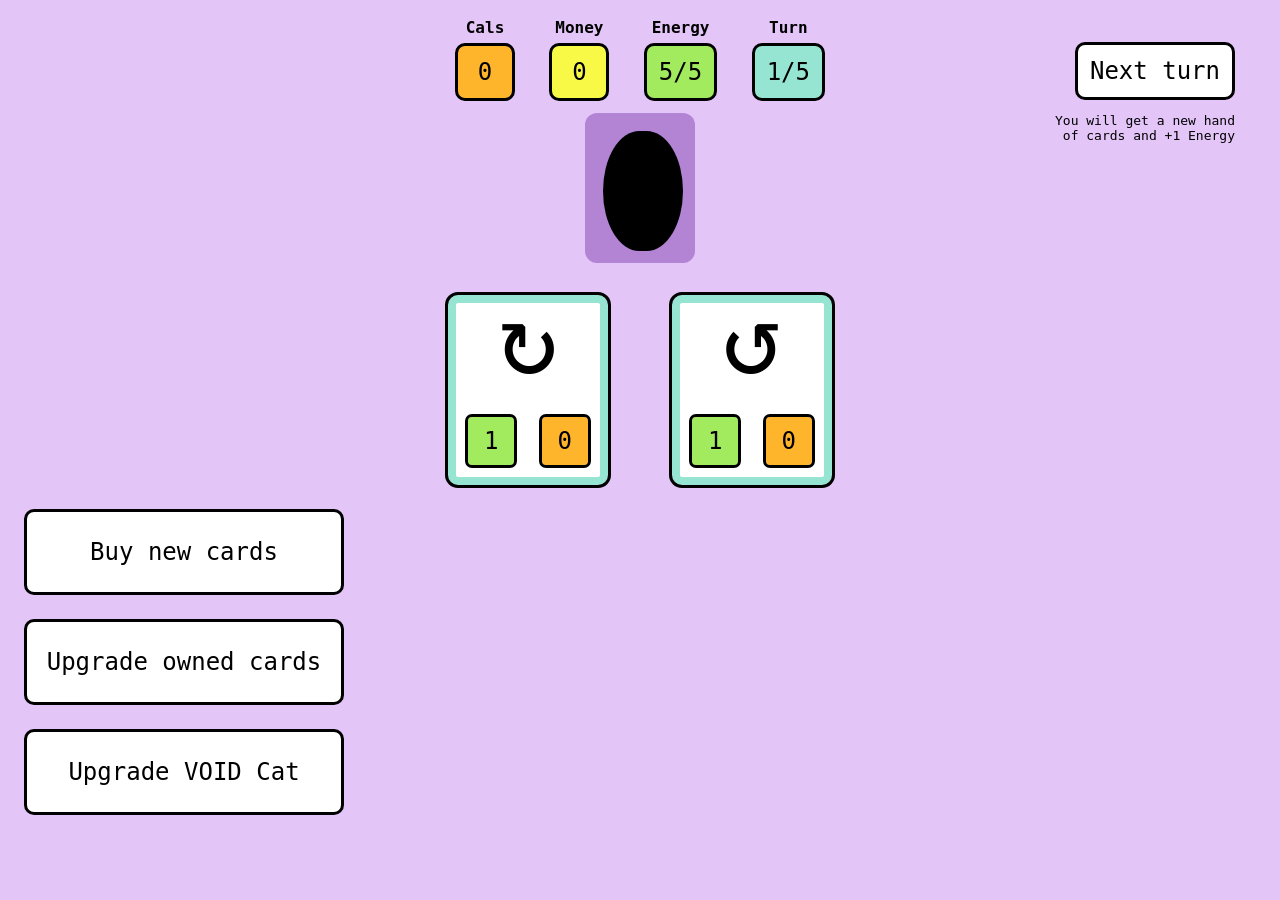
==== index.html @ 14f9c7d0 "Start work on rendering an intermission page" ====
<!DOCTYPE html>
<html lang="en">
  <head>
    <meta charset="UTF-8" />
    <meta
      name="viewport"
      content="width=device-width, initial-scale=1.0"
    />
    <link
      rel="icon"
      href="data:image/svg+xml,<svg xmlns=%22http://www.w3.org/2000/svg%22 viewBox=%220 0 100 100%22><text y=%22.9em%22 font-size=%2290%22>🐈‍⬛</text></svg>"
    />
    <link
      href="src/style.css"
      rel="stylesheet"
    />
    <title>V̸̜͊O̷͋ͅÏ̴̘D̶̈́͜ ̴̺͐Č̵̠a̵̺͊t̶̰̆</title>
  </head>
  <body>
    <main>
      <div id="meters">
        <div class="meter calories">
          <p>Cals</p>
          <div class="meter-number">0</div>
        </div>
        <div class="meter money">
          <p>Money</p>
          <div class="meter-number">0</div>
        </div>
        <div class="meter energy">
          <p>Energy</p>
          <div class="meter-number">
            <span class="numerator">5</span>/<span class="denominator">5</span>
          </div>
        </div>
        <div class="meter turn">
          <p>Turn</p>
          <div class="meter-number">
            <span class="numerator">1</span>/<span class="denominator">5</span>
          </div>
        </div>
      </div>
      <div id="next-holder">
        <button id="next">Next turn</button>
        <p>You will get a new hand of cards and +1 Energy</p>
      </div>
      <!-- GAME SCREEN! -->
      <section id="screen-game">
        <div id="grid">
          <div id="cat"></div>
        </div>

        <div id="card-and-rotator-holder">
          <button class="card arrow left">
            <div>↻</div>
            <div class="stats">
              <div>1</div>
              <div>0</div>
            </div>
          </button>
          <div id="card-holder"></div>
          <!-- <div id="discard"></div> -->
          <button class="card arrow right">
            <div>↺</div>
            <div class="stats">
              <div>1</div>
              <div>0</div>
            </div>
          </button>
        </div>
      </section>

      <!-- INTERMISSION SCREEN! -->
      <section id="screen-intermission">
        <div class="left-side-button-list">
          <button id="buy-cards">Buy new cards</button>
          <button id="upgrade-cards">Upgrade owned cards</button>
          <button id="upgrade-cat">Upgrade VOID Cat</button>
        </div>
        <!-- <div id="view-deck"></div> -->
        <div id="mini-screen"></div>
      </section>
    </main>
    <script
      type="module"
      src="/src/main.ts"
    ></script>
  </body>
</html>
---- src/style.css ----
:root {
  /* WIDTHS */
  --width-of-grid: 370px;
  --thick-border: var(--black) 3px solid;

  /* COLORS */
  --black: #000;
  --grey-dark: #727272;
  --grey: #b4b4b4;
  --white: #fff;
  --pink-hot: rgb(255, 136, 195);
  --pink: #ffddee;
  --purple-dark: #b384d4;
  --purple: #e3c5f8;
  --teal: #96e4d2;
  --green: #a2ea5e;
  --yellow: rgb(248, 248, 71);
  --orange: rgb(254, 180, 43);
  --red: rgb(249, 63, 63);
}

body {
  margin: 0;
  height: 100vh;
}

main {
  /* Height minus padding; could just hide overflow too */
  height: calc(100vh - 24px);
  font-family: monospace;
  margin: 0 auto;
  padding: 12px 0;
  /* width: 720px; */
  background: var(--purple);
}

button {
  background: var(--white);
  border: var(--thick-border);
  border-radius: 10px;
  cursor: pointer;
  font-family: monospace;
  font-size: 24px;
}

button:focus {
  outline: 5px solid var(--pink-hot);
}

button:disabled {
  cursor: not-allowed;
}

#top-bar {
  display: flex;
  justify-content: space-between;
  width: 100%;
}

#top-bar div:first-child {
  width: 33%;
}

/**********************
SCREENS
**********************/
#screen-game {
  display: flex;
  align-items: center;
  justify-content: center;
  flex-direction: column;
}

#screen-intermission {
  display: flex;
}

.left-side-button-list {
  width: 25%;
  margin-top: 24px;
  height: 100%;
}

.left-side-button-list button {
  padding: 12px;
  margin: 0 0 24px 24px;
  width: 100%;
  min-height: 86px;
}

/**********************
METERS
**********************/
#meters {
  display: flex;
  justify-content: space-between;
  width: var(--width-of-grid);
  margin: 0 auto 12px;
}

.meter {
  text-align: center;
  min-width: 60px;
  font-size: 16px;
  font-weight: 700;
}

.meter p {
  margin: 6px 0;
}

.meter-number {
  display: flex;
  justify-content: center;
  padding: 12px;
  border: var(--thick-border);
  border-radius: 10px;
  font-size: 24px;
  font-weight: 400;
}

.turn .meter-number {
  background: var(--teal);
}

.energy .meter-number {
  background: var(--green);
}

.money .meter-number {
  background: var(--yellow);
}

.calories .meter-number {
  background: var(--orange);
}

#next-holder {
  position: absolute;
  top: 0;
  right: 0;
  width: 200px;
  text-align: right;
  margin: 42px 45px;
}

#next-holder button {
  padding: 12px;
}

.warning {
  animation: warning-keyframes 2s infinite;
}

@keyframes warning-keyframes {
  0% {
    background: var(--white);
  }
  50% {
    background: var(--teal);
  }
}

/**********************
GRID
**********************/

#grid {
  display: grid;
  gap: 6px;
  padding: 18px 12px 12px 18px;
  border-radius: 12px;
  margin: 0 auto 32px;
  background: var(--purple-dark);
}

.tile {
  outline: 1.5px solid var(--black);
  /* aspect-ratio: 1 / 1;
  width: 50px;
  height: 50px; */
  display: flex;
  justify-content: center;
  align-items: center;
  border-radius: 5px;
}

.attack::after {
  content: '';
  background: var(--red);
  opacity: 50%;
  display: block;
  width: 100%;
  border-radius: 5px;
  aspect-ratio: 1/1;
  position: relative;
  /* If you want it to be above cat */
  z-index: 100;
  position: relative;
  transition: opacity 0.3s ease;
}

.attack.attacking::after {
  opacity: 1;
}

.floor {
  background: var(--teal);
}

.grass {
  background: var(--green);
}

.street {
  background: var(--grey);
}

.space {
  background: #000;
  background-image: radial-gradient(var(--white) 1px, transparent 1px),
    radial-gradient(var(--grey) 1px, transparent 1px),
    radial-gradient(var(--white) 1px, transparent 1px);
  background-size: 50px 50px, 80px 80px, 120px 120px;
  background-position: 0 0, 20px 20px, 40px 60px;
}

.coin {
  width: 30px;
  height: 30px;
  font-size: 16px;
  box-shadow: var(--orange) -2px 1px;
  background: var(--yellow);
  color: var(--red);
  border-radius: 100%;
  position: absolute;
  display: flex;
  justify-content: center;
  align-items: center;
  font-weight: 700;
}

/**********************
CAT
**********************/

#cat {
  position: relative;
  width: 200px;
  height: 300px;
  border-radius: 50% / 55%;
  background: var(--black);
  zoom: 40%;
  transition: left 0.5s, top 0.5s, transform 0.5s;
  z-index: 1000000;
}

.ear {
  position: absolute;
  width: 40px;
  height: 40px;
  background: var(--black);
  clip-path: polygon(50% 0%, 0% 100%, 100% 100%);
  top: -9px;
}

.ear.left {
  left: 10px;
  transform: rotate(-44deg);
}

.ear.right {
  right: 10px;
  transform: rotate(44deg);
}

.face {
  position: relative;
  top: -16px;
}

.eye {
  position: absolute;
  width: 30px;
  height: 16px;
  background: var(--green);
  border-radius: 50%;
  top: 45px;
}

.eye::after {
  content: '';
  position: absolute;
  width: 12px;
  height: 20px;
  background: black;
  border-radius: 50%;
  top: -2px;
  left: 9px;
}

.eye.left {
  left: 59px;
}

.eye.right {
  right: 59px;
}

.nose {
  position: absolute;
  background: var(--pink);
  width: 9px;
  height: 5px;
  top: 63px;
  left: 95px;
  border-radius: 5px;
}

.smile {
  position: absolute;
  width: 25px;
  height: 12px;
  border-bottom: 3px solid var(--pink-hot);
  border-radius: 0 0 60px 60px;
  top: 68px;
  left: 50%;
  transform: translateX(-50%);
}

.paw {
  position: absolute;
  width: 40px;
  height: 60px;
  background: black;
  border-radius: 50%;
  border: 3px solid var(--grey-dark);
}

.paw.front-left {
  top: 100px;
  left: 30px;
  transform: rotate(-30deg);
}

.paw.front-right {
  top: 100px;
  right: 20px;
  transform: rotate(21deg);
}

.paw.back-left {
  bottom: 20px;
  left: 40px;
  transform: rotate(-10deg);
}

.paw.back-right {
  bottom: 20px;
  right: 40px;
  transform: rotate(10deg);
}

.glowing {
  box-shadow: var(--pink-hot);
}
/**********************
CARD & ROTATE BUTTONS
**********************/
#card-holder {
  display: flex;
  gap: 32px;
}

#card-and-rotator-holder {
  display: flex;
  gap: 32px;
}

.card,
.arrow {
  align-items: center;
  background: var(--white);
  border-radius: 10px;
  border: 8px solid var(--teal);
  cursor: pointer;
  display: flex;
  font-size: 16px;
  flex-direction: column;
  height: 190px;
  justify-content: space-between;
  outline: var(--thick-border);
  padding: 12px;
  text-align: center;
  width: 160px;
}

.arrow {
  font-size: 100px;
  line-height: 50px;
}

.card:focus {
  outline-width: 10px;
}

/* IDK THESE */
.card.level2 {
  background: lightyellow;
}

.card.level3 {
  background: lightsalmon;
}

.stats {
  display: flex;
  width: 100%;
  gap: 12px;
  justify-content: space-between;
}

.stats div {
  background: var(--green);
  padding: 12px 16px;
  border-radius: 4px;
  outline: var(--thick-border);
  font-size: 24px;
  line-height: 24px;
}

.stats div:nth-child(2) {
  background: var(--orange);
}

/**********************
ROTATOR
**********************/
/* .arrow {
  font-size: 24px;
} */

/**********************
VIEW DECK
**********************/
#view-deck {
  display: flex;
  justify-content: space-around;
}
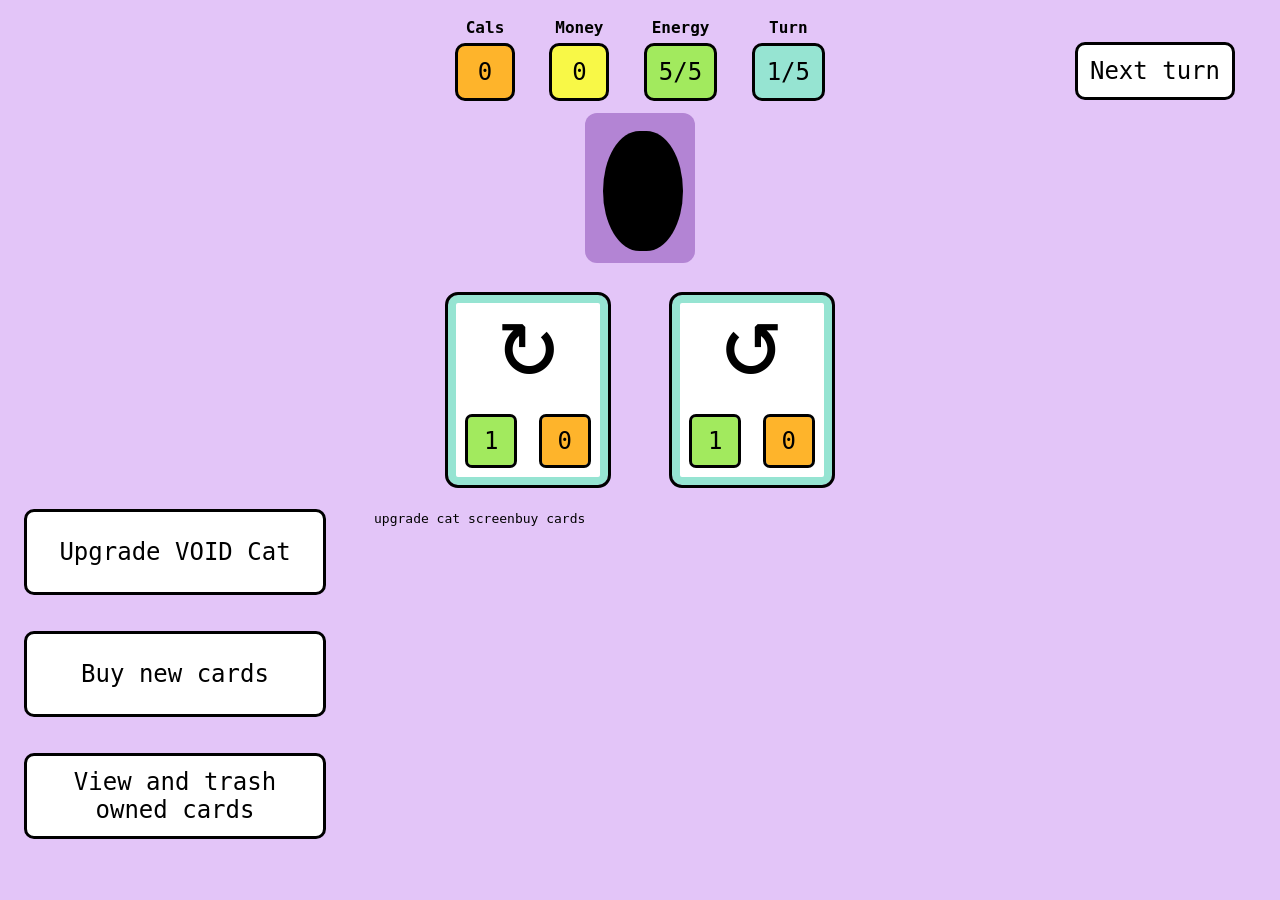
==== commit b6949d1a: "Intermission screen kinda going" ====
--- a/index.html
+++ b/index.html
@@ -42,7 +42,7 @@
       </div>
       <div id="next-holder">
         <button id="next">Next turn</button>
-        <p>You will get a new hand of cards and +1 Energy</p>
+        <!-- <p>You will get a new hand of cards and +1 Energy</p> -->
       </div>
       <!-- GAME SCREEN! -->
       <section id="screen-game">
@@ -73,12 +73,15 @@
       <!-- INTERMISSION SCREEN! -->
       <section id="screen-intermission">
         <div class="left-side-button-list">
+          <button id="upgrade-cat">Upgrade VOID Cat</button>
           <button id="buy-cards">Buy new cards</button>
-          <button id="upgrade-cards">Upgrade owned cards</button>
-          <button id="upgrade-cat">Upgrade VOID Cat</button>
+          <button id="view-cards">View and trash owned cards</button>
         </div>
-        <!-- <div id="view-deck"></div> -->
-        <div id="mini-screen"></div>
+        <div id="mini-screen">
+          <div id="upgrade-cat-screen">upgrade cat screen</div>
+          <div id="buy-cards-screen">buy cards</div>
+          <div id="view-cards-screen"><div id="view-all"></div></div>
+        </div>
       </section>
     </main>
     <script
--- a/src/style.css
+++ b/src/style.css
@@ -77,15 +77,34 @@
 
 .left-side-button-list {
   width: 25%;
-  margin-top: 24px;
+  padding: 24px;
   height: 100%;
 }
 
 .left-side-button-list button {
   padding: 12px;
-  margin: 0 0 24px 24px;
+  margin-bottom: 36px;
   width: 100%;
   min-height: 86px;
+}
+
+.left-side-button-list button.active {
+  background: var(--green);
+}
+
+#mini-screen {
+  width: 75%;
+  display: flex;
+  padding: 26px 0px 0px 24px;
+}
+
+/**********************
+MINI SCREENS 
+**********************/
+#view-all {
+  display: grid;
+  grid-template-columns: 1fr 1fr 1fr; /* 2 equal-width columns */
+  gap: 24px;
 }
 
 /**********************
@@ -176,9 +195,6 @@
 
 .tile {
   outline: 1.5px solid var(--black);
-  /* aspect-ratio: 1 / 1;
-  width: 50px;
-  height: 50px; */
   display: flex;
   justify-content: center;
   align-items: center;
@@ -432,18 +448,3 @@
 .stats div:nth-child(2) {
   background: var(--orange);
 }
-
-/**********************
-ROTATOR
-**********************/
-/* .arrow {
-  font-size: 24px;
-} */
-
-/**********************
-VIEW DECK
-**********************/
-#view-deck {
-  display: flex;
-  justify-content: space-around;
-}
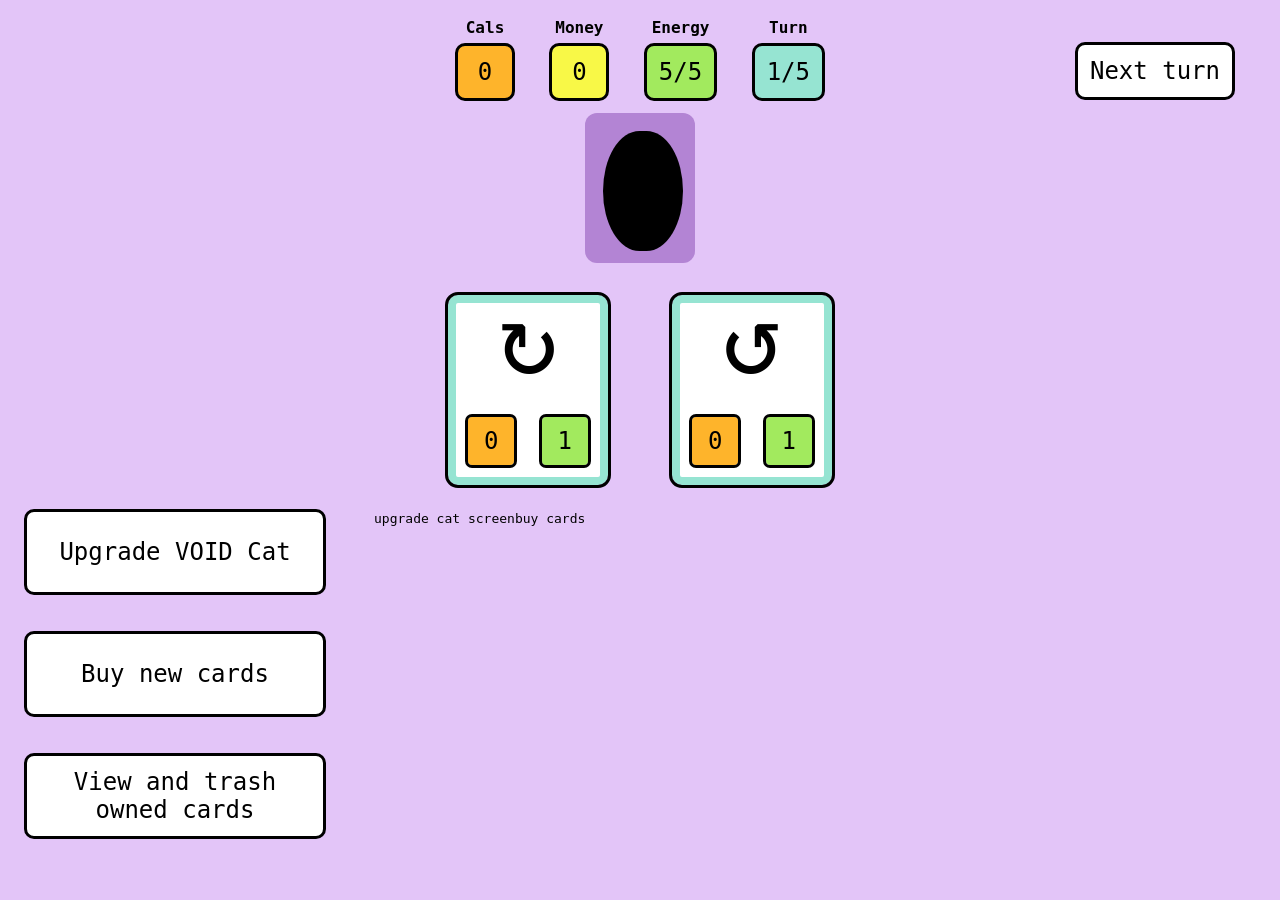
==== commit 39f0d54a: "Nap works I think. Change order of cals and energy on card." ====
--- a/index.html
+++ b/index.html
@@ -54,8 +54,8 @@
           <button class="card arrow left">
             <div>↻</div>
             <div class="stats">
+              <div>0</div>
               <div>1</div>
-              <div>0</div>
             </div>
           </button>
           <div id="card-holder"></div>
@@ -63,8 +63,8 @@
           <button class="card arrow right">
             <div>↺</div>
             <div class="stats">
+              <div>0</div>
               <div>1</div>
-              <div>0</div>
             </div>
           </button>
         </div>
--- a/src/style.css
+++ b/src/style.css
@@ -266,9 +266,18 @@
   height: 300px;
   border-radius: 50% / 55%;
   background: var(--black);
+  /* This is a little weird, but oh well */
   zoom: 40%;
-  transition: left 0.5s, top 0.5s, transform 0.5s;
+  transition: left 0.5s, top 0.5s, transform 0.5s, height 0.5s;
   z-index: 1000000;
+}
+
+#cat.longcat {
+  height: 475px;
+}
+
+#cat.nap {
+  height: 160px;
 }
 
 .ear {
@@ -283,11 +292,21 @@
 .ear.left {
   left: 10px;
   transform: rotate(-44deg);
+  transition: left 0.5s;
+}
+
+#cat.longcat .ear.left {
+  left: 21px;
 }
 
 .ear.right {
   right: 10px;
   transform: rotate(44deg);
+  transition: right 0.5s;
+}
+
+#cat.longcat .ear.right {
+  right: 21px;
 }
 
 .face {
@@ -437,7 +456,7 @@
 }
 
 .stats div {
-  background: var(--green);
+  background: var(--orange);
   padding: 12px 16px;
   border-radius: 4px;
   outline: var(--thick-border);
@@ -446,5 +465,5 @@
 }
 
 .stats div:nth-child(2) {
-  background: var(--orange);
-}
+  background: var(--green);
+}
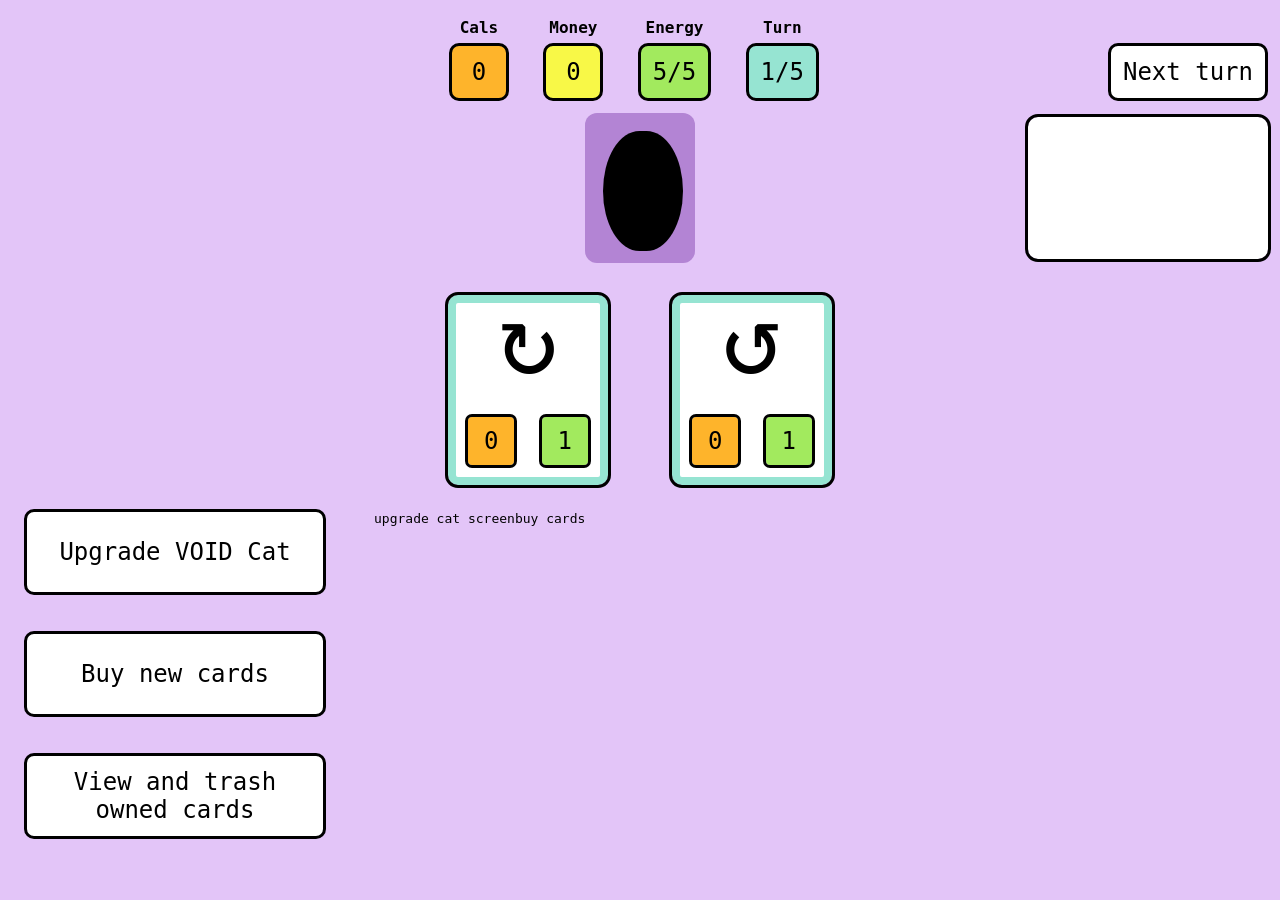
==== commit 2cb466a4: "Change style of html and fix up the script a bit more" ====
--- a/index.html
+++ b/index.html
@@ -18,36 +18,46 @@
   </head>
   <body>
     <main>
-      <div id="meters">
-        <div class="meter calories">
-          <p>Cals</p>
-          <div class="meter-number">0</div>
-        </div>
-        <div class="meter money">
-          <p>Money</p>
-          <div class="meter-number">0</div>
-        </div>
-        <div class="meter energy">
-          <p>Energy</p>
-          <div class="meter-number">
-            <span class="numerator">5</span>/<span class="denominator">5</span>
+      <!-- GAME SCREEN! -->
+      <section id="screen-game">
+        <div class="top">
+          <div class="placeholder"></div>
+          <div id="meters">
+            <div class="meter calories">
+              <p>Cals</p>
+              <div class="meter-number">0</div>
+            </div>
+            <div class="meter money">
+              <p>Money</p>
+              <div class="meter-number">0</div>
+            </div>
+            <div class="meter energy">
+              <p>Energy</p>
+              <div class="meter-number">
+                <span class="numerator">5</span>/<span class="denominator"
+                  >5</span
+                >
+              </div>
+            </div>
+            <div class="meter turn">
+              <p>Turn</p>
+              <div class="meter-number">
+                <span class="numerator">1</span>/<span class="denominator"
+                  >5</span
+                >
+              </div>
+            </div>
+          </div>
+          <div id="next-holder">
+            <button id="next">Next turn</button>
           </div>
         </div>
-        <div class="meter turn">
-          <p>Turn</p>
-          <div class="meter-number">
-            <span class="numerator">1</span>/<span class="denominator">5</span>
+        <div class="middle">
+          <div class="placeholder"></div>
+          <div id="grid">
+            <div id="cat"></div>
           </div>
-        </div>
-      </div>
-      <div id="next-holder">
-        <button id="next">Next turn</button>
-        <!-- <p>You will get a new hand of cards and +1 Energy</p> -->
-      </div>
-      <!-- GAME SCREEN! -->
-      <section id="screen-game">
-        <div id="grid">
-          <div id="cat"></div>
+          <div class="drama"></div>
         </div>
 
         <div id="card-and-rotator-holder">
@@ -59,7 +69,6 @@
             </div>
           </button>
           <div id="card-holder"></div>
-          <!-- <div id="discard"></div> -->
           <button class="card arrow right">
             <div>↺</div>
             <div class="stats">
--- a/src/style.css
+++ b/src/style.css
@@ -17,6 +17,10 @@
   --yellow: rgb(248, 248, 71);
   --orange: rgb(254, 180, 43);
   --red: rgb(249, 63, 63);
+
+  /* Z-INDICES */
+  --cat-z: 100000;
+  --atk-z: 100001;
 }
 
 body {
@@ -51,14 +55,33 @@
   cursor: not-allowed;
 }
 
-#top-bar {
-  display: flex;
+.top {
+  display: flex;
+  align-items: flex-end;
   justify-content: space-between;
   width: 100%;
 }
 
-#top-bar div:first-child {
-  width: 33%;
+.top .placeholder {
+  width: 160px;
+}
+
+.middle {
+  display: flex;
+  justify-content: space-between;
+  width: 100%;
+}
+
+.middle .placeholder,
+.drama {
+  width: 240px;
+  margin: 4px 12px 36px 0;
+}
+
+.drama {
+  outline: var(--thick-border);
+  border-radius: 10px;
+  background: var(--white);
 }
 
 /**********************
@@ -155,12 +178,8 @@
 }
 
 #next-holder {
-  position: absolute;
-  top: 0;
-  right: 0;
-  width: 200px;
   text-align: right;
-  margin: 42px 45px;
+  margin: 0px 12px 12px 0px;
 }
 
 #next-holder button {
@@ -177,6 +196,37 @@
   }
   50% {
     background: var(--teal);
+  }
+}
+
+.attention {
+  animation: attention-keyframes 0.6s ease;
+}
+
+@keyframes attention-keyframes {
+  0% {
+    transform: scale(1) rotate(0deg);
+    filter: brightness(100%);
+  }
+  20% {
+    transform: scale(1.2) rotate(-2deg);
+    filter: brightness(110%); /* lighten */
+  }
+  40% {
+    transform: scale(1.2) rotate(2deg);
+    filter: brightness(110%);
+  }
+  60% {
+    transform: scale(1.1) rotate(-1deg);
+    filter: brightness(105%);
+  }
+  80% {
+    transform: scale(1.05) rotate(1deg);
+    filter: brightness(102%);
+  }
+  100% {
+    transform: scale(1) rotate(0deg);
+    filter: brightness(100%);
   }
 }
 
@@ -211,7 +261,7 @@
   aspect-ratio: 1/1;
   position: relative;
   /* If you want it to be above cat */
-  z-index: 100;
+  z-index: var(--atk-z);
   position: relative;
   transition: opacity 0.3s ease;
 }
@@ -269,7 +319,7 @@
   /* This is a little weird, but oh well */
   zoom: 40%;
   transition: left 0.5s, top 0.5s, transform 0.5s, height 0.5s;
-  z-index: 1000000;
+  z-index: var(--cat-z);
 }
 
 #cat.longcat {
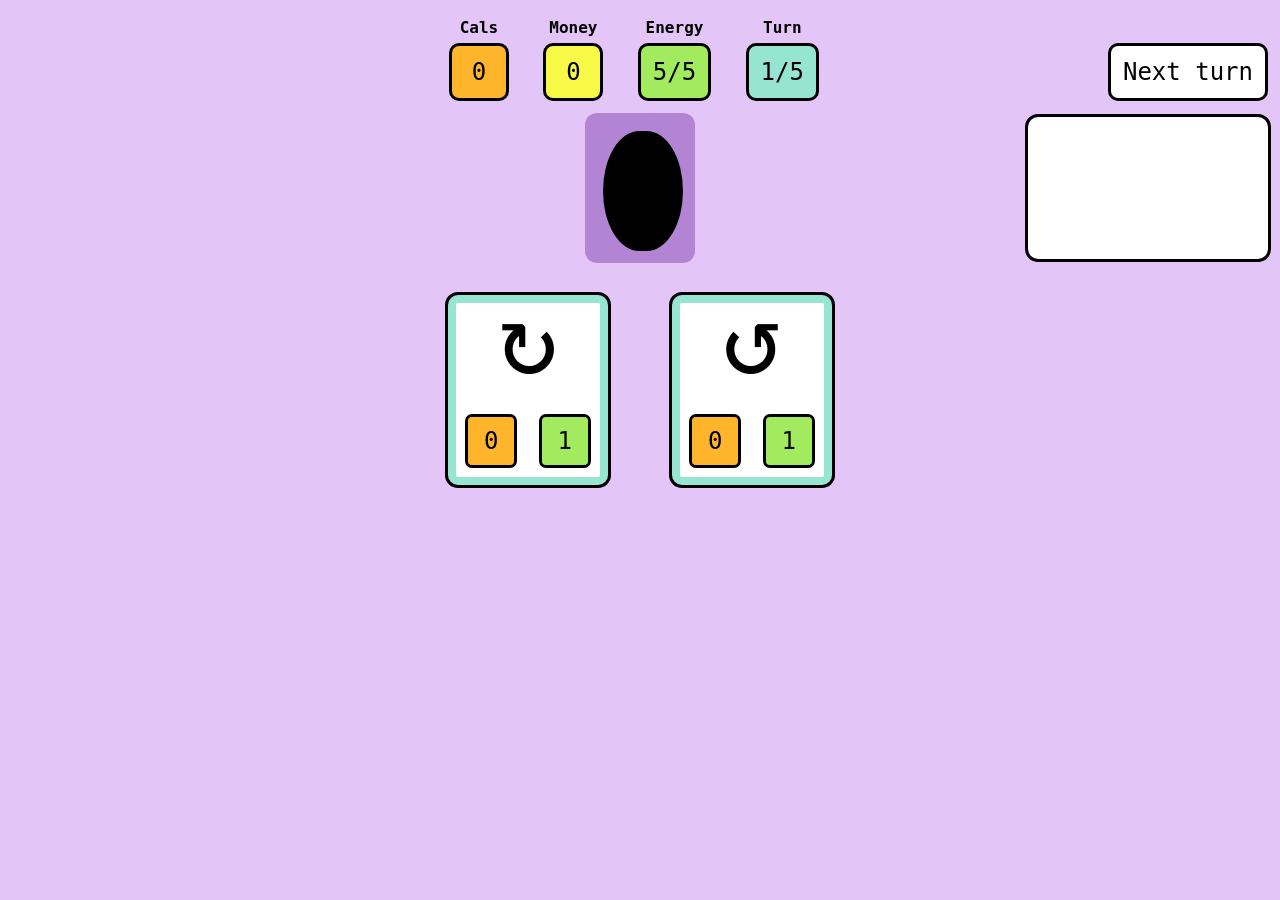
==== commit 4e90b499: "Remove intermission stuff" ====
--- a/index.html
+++ b/index.html
@@ -80,18 +80,7 @@
       </section>
 
       <!-- INTERMISSION SCREEN! -->
-      <section id="screen-intermission">
-        <div class="left-side-button-list">
-          <button id="upgrade-cat">Upgrade VOID Cat</button>
-          <button id="buy-cards">Buy new cards</button>
-          <button id="view-cards">View and trash owned cards</button>
-        </div>
-        <div id="mini-screen">
-          <div id="upgrade-cat-screen">upgrade cat screen</div>
-          <div id="buy-cards-screen">buy cards</div>
-          <div id="view-cards-screen"><div id="view-all"></div></div>
-        </div>
-      </section>
+      <section id="screen-intermission"></section>
     </main>
     <script
       type="module"
--- a/src/style.css
+++ b/src/style.css
@@ -230,6 +230,33 @@
   }
 }
 
+.slight-attention {
+  animation: slight-attention-keyframes 0.4s ease;
+}
+
+@keyframes slight-attention-keyframes {
+  0% {
+    transform: scale(1);
+    filter: brightness(100%);
+  }
+  25% {
+    transform: scale(1.1);
+    filter: brightness(110%); /* lighten */
+  }
+  50% {
+    transform: scale(1.1);
+    filter: brightness(110%);
+  }
+  75% {
+    transform: scale(1.05);
+    filter: brightness(105%);
+  }
+  100% {
+    transform: scale(1);
+    filter: brightness(100%);
+  }
+}
+
 /**********************
 GRID
 **********************/
@@ -249,6 +276,7 @@
   justify-content: center;
   align-items: center;
   border-radius: 5px;
+  font-size: 48px;
 }
 
 .attack::after {
@@ -262,7 +290,6 @@
   position: relative;
   /* If you want it to be above cat */
   z-index: var(--atk-z);
-  position: relative;
   transition: opacity 0.3s ease;
 }
 
@@ -289,6 +316,13 @@
     radial-gradient(var(--white) 1px, transparent 1px);
   background-size: 50px 50px, 80px 80px, 120px 120px;
   background-position: 0 0, 20px 20px, 40px 60px;
+}
+
+.thing {
+  position: absolute;
+  display: flex;
+  justify-content: center;
+  align-items: center;
 }
 
 .coin {
@@ -299,11 +333,26 @@
   background: var(--yellow);
   color: var(--red);
   border-radius: 100%;
-  position: absolute;
-  display: flex;
-  justify-content: center;
-  align-items: center;
   font-weight: 700;
+}
+
+.planet {
+  width: 50px;
+  height: 50px;
+  border-radius: 100%;
+  box-shadow: inset -8px -5px 15px var(--black);
+}
+
+.planet-1 {
+  background: linear-gradient(to bottom right, var(--orange), var(--red));
+}
+
+.planet-2 {
+  background: linear-gradient(to bottom right, var(--pink), var(--purple-dark));
+}
+
+.planet-3 {
+  background: var(--green);
 }
 
 /**********************
@@ -318,7 +367,7 @@
   background: var(--black);
   /* This is a little weird, but oh well */
   zoom: 40%;
-  transition: left 0.5s, top 0.5s, transform 0.5s, height 0.5s;
+  transition: left 0.5s, top 0.5s, height 0.5s;
   z-index: var(--cat-z);
 }
 
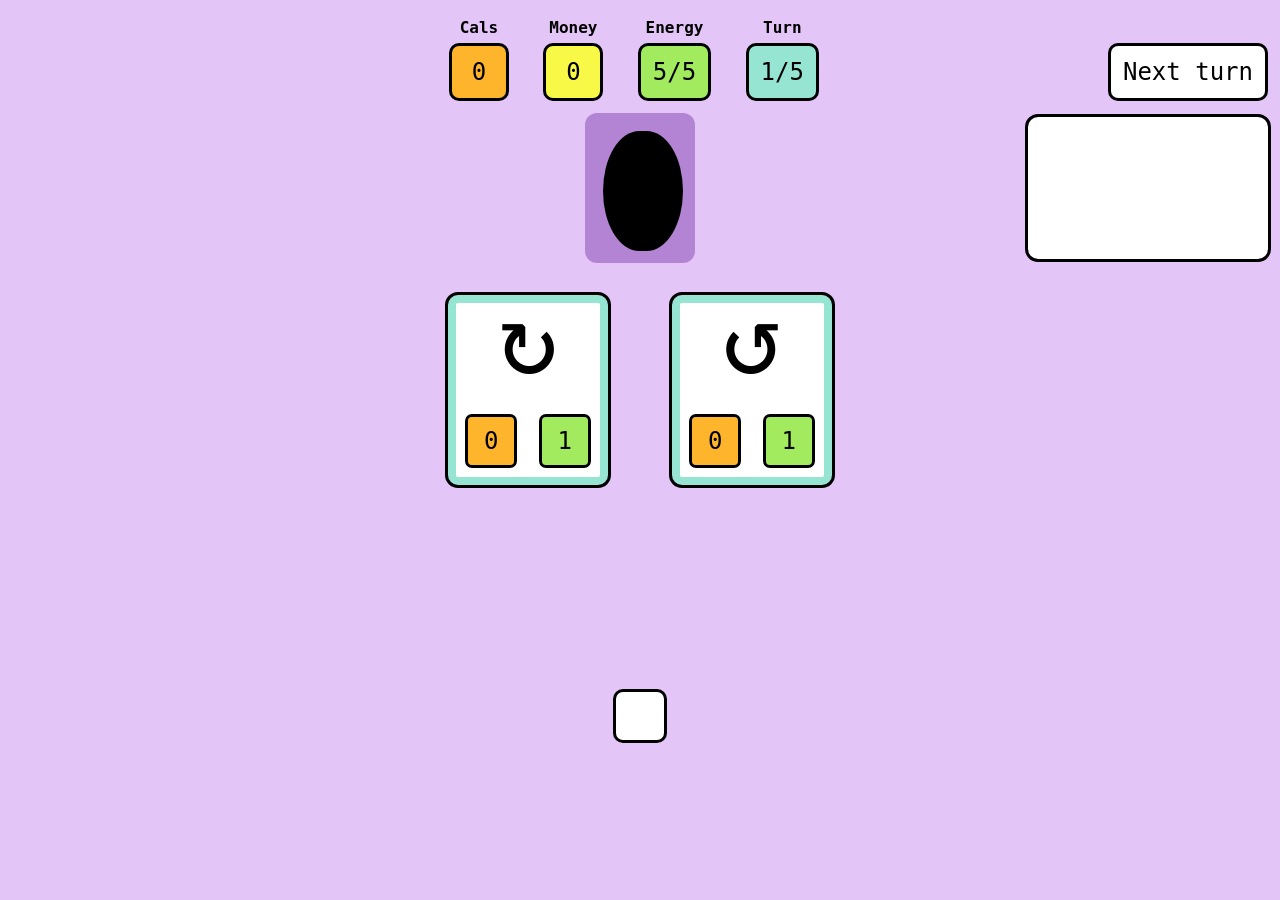
==== commit 2612f556: "Putting stuff on intermission screen" ====
--- a/index.html
+++ b/index.html
@@ -59,7 +59,6 @@
           </div>
           <div class="drama"></div>
         </div>
-
         <div id="card-and-rotator-holder">
           <button class="card arrow left">
             <div>↻</div>
@@ -80,7 +79,10 @@
       </section>
 
       <!-- INTERMISSION SCREEN! -->
-      <section id="screen-intermission"></section>
+      <section id="screen-intermission">
+        <p id="intermission-text"></p>
+        <button id="intermission-button"></button>
+      </section>
     </main>
     <script
       type="module"
--- a/src/style.css
+++ b/src/style.css
@@ -87,7 +87,8 @@
 /**********************
 SCREENS
 **********************/
-#screen-game {
+#screen-game,
+#screen-intermission {
   display: flex;
   align-items: center;
   justify-content: center;
@@ -95,39 +96,17 @@
 }
 
 #screen-intermission {
-  display: flex;
-}
-
-.left-side-button-list {
-  width: 25%;
+  text-align: center;
+  margin: 0;
+  padding: 36px 48px;
+}
+
+#intermission-text {
+  font-size: 84px;
+}
+
+#intermission-button {
   padding: 24px;
-  height: 100%;
-}
-
-.left-side-button-list button {
-  padding: 12px;
-  margin-bottom: 36px;
-  width: 100%;
-  min-height: 86px;
-}
-
-.left-side-button-list button.active {
-  background: var(--green);
-}
-
-#mini-screen {
-  width: 75%;
-  display: flex;
-  padding: 26px 0px 0px 24px;
-}
-
-/**********************
-MINI SCREENS 
-**********************/
-#view-all {
-  display: grid;
-  grid-template-columns: 1fr 1fr 1fr; /* 2 equal-width columns */
-  gap: 24px;
 }
 
 /**********************
@@ -306,7 +285,7 @@
 }
 
 .street {
-  background: var(--grey);
+  background: var(--grey-dark);
 }
 
 .space {
@@ -538,15 +517,6 @@
   outline-width: 10px;
 }
 
-/* IDK THESE */
-.card.level2 {
-  background: lightyellow;
-}
-
-.card.level3 {
-  background: lightsalmon;
-}
-
 .stats {
   display: flex;
   width: 100%;
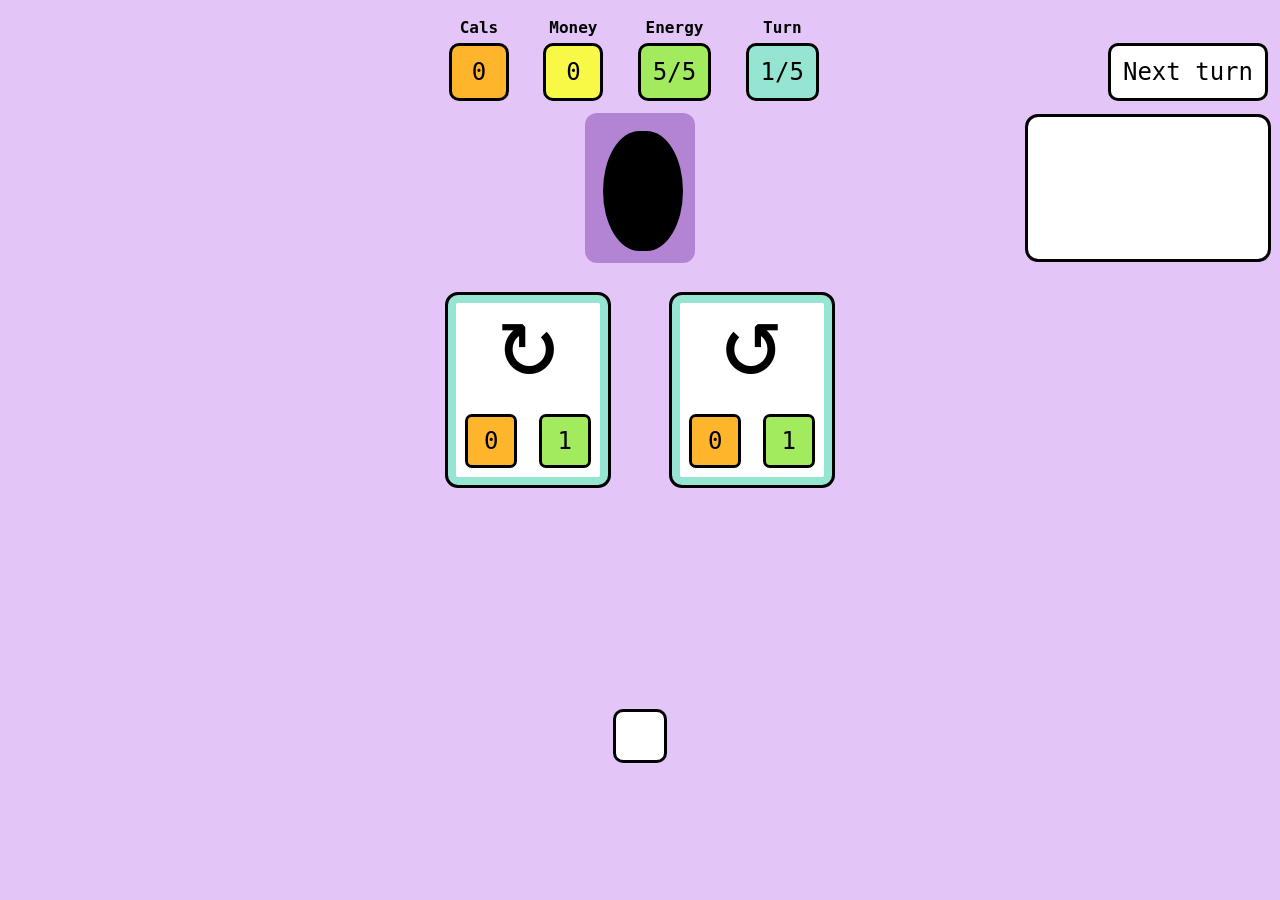
==== commit ccf0edf8: "Fix small rotator bug. Fix big next button bug. Level navigation roughly working" ====
--- a/index.html
+++ b/index.html
@@ -49,7 +49,7 @@
             </div>
           </div>
           <div id="next-holder">
-            <button id="next">Next turn</button>
+            <button class="next">Next turn</button>
           </div>
         </div>
         <div class="middle">
@@ -81,7 +81,10 @@
       <!-- INTERMISSION SCREEN! -->
       <section id="screen-intermission">
         <p id="intermission-text"></p>
-        <button id="intermission-button"></button>
+        <button
+          id="intermission-button"
+          class="next"
+        ></button>
       </section>
     </main>
     <script
--- a/src/style.css
+++ b/src/style.css
@@ -102,7 +102,8 @@
 }
 
 #intermission-text {
-  font-size: 84px;
+  font-size: 124px;
+  margin-top: 64px;
 }
 
 #intermission-button {
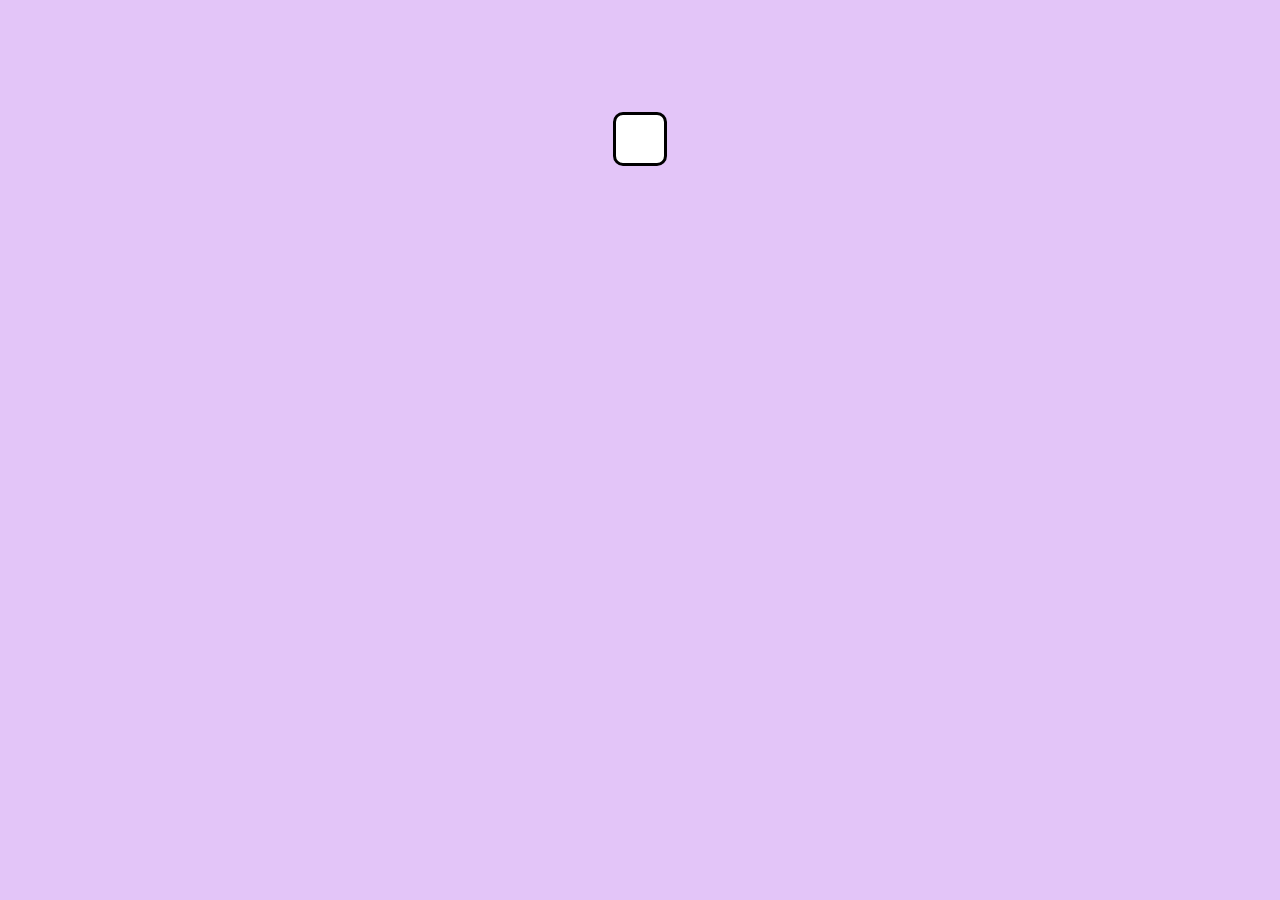
==== commit 72491d47: "Removing some stuff. Nothing broke" ====
--- a/index.html
+++ b/index.html
@@ -25,15 +25,15 @@
           <div id="meters">
             <div class="meter calories">
               <p>Cals</p>
-              <div class="meter-number">0</div>
+              <div class="mn">0</div>
             </div>
             <div class="meter money">
               <p>Money</p>
-              <div class="meter-number">0</div>
+              <div class="mn">0</div>
             </div>
             <div class="meter energy">
               <p>Energy</p>
-              <div class="meter-number">
+              <div class="mn">
                 <span class="numerator">5</span>/<span class="denominator"
                   >5</span
                 >
@@ -41,7 +41,7 @@
             </div>
             <div class="meter turn">
               <p>Turn</p>
-              <div class="meter-number">
+              <div class="mn">
                 <span class="numerator">1</span>/<span class="denominator"
                   >5</span
                 >
--- a/src/style.css
+++ b/src/style.css
@@ -2,6 +2,7 @@
   /* WIDTHS */
   --width-of-grid: 370px;
   --thick-border: var(--black) 3px solid;
+  --thin-border: var(--black) 1.5px solid;
 
   /* COLORS */
   --black: #000;
@@ -74,14 +75,23 @@
 
 .middle .placeholder,
 .drama {
-  width: 240px;
-  margin: 4px 12px 36px 0;
+  width: 100%;
+  margin: 0px 12px 36px 24px;
 }
 
 .drama {
-  outline: var(--thick-border);
+  outline: var(--thin-border);
   border-radius: 10px;
   background: var(--white);
+  overflow-y: scroll;
+  height: calc(var(--width-of-grid) + 24px);
+  font-size: 16px;
+}
+
+.drama div {
+  padding: 24px;
+  line-height: 24px;
+  border-bottom: var(--thin-border);
 }
 
 /**********************
@@ -95,6 +105,10 @@
   flex-direction: column;
 }
 
+#screen-game {
+  display: none;
+}
+
 #screen-intermission {
   text-align: center;
   margin: 0;
@@ -103,7 +117,7 @@
 
 #intermission-text {
   font-size: 124px;
-  margin-top: 64px;
+  margin: 32px 0;
 }
 
 #intermission-button {
@@ -131,7 +145,7 @@
   margin: 6px 0;
 }
 
-.meter-number {
+.mn {
   display: flex;
   justify-content: center;
   padding: 12px;
@@ -141,19 +155,19 @@
   font-weight: 400;
 }
 
-.turn .meter-number {
+.turn .mn {
   background: var(--teal);
 }
 
-.energy .meter-number {
+.energy .mn {
   background: var(--green);
 }
 
-.money .meter-number {
+.money .mn {
   background: var(--yellow);
 }
 
-.calories .meter-number {
+.calories .mn {
   background: var(--orange);
 }
 
@@ -244,14 +258,15 @@
 #grid {
   display: grid;
   gap: 6px;
-  padding: 18px 12px 12px 18px;
+  padding: 12px;
   border-radius: 12px;
   margin: 0 auto 32px;
   background: var(--purple-dark);
+  outline: var(--thin-border);
 }
 
 .tile {
-  outline: 1.5px solid var(--black);
+  outline: var(--thin-border);
   display: flex;
   justify-content: center;
   align-items: center;
@@ -290,12 +305,22 @@
 }
 
 .space {
-  background: #000;
+  background: var(--black);
   background-image: radial-gradient(var(--white) 1px, transparent 1px),
     radial-gradient(var(--grey) 1px, transparent 1px),
-    radial-gradient(var(--white) 1px, transparent 1px);
-  background-size: 50px 50px, 80px 80px, 120px 120px;
+    radial-gradient(var(--pink) 1px, transparent 1px);
+  background-size: 80px 50px, 80px 80px, 120px 40px;
   background-position: 0 0, 20px 20px, 40px 60px;
+  animation: starfield 90s linear infinite;
+}
+
+@keyframes starfield {
+  0% {
+    background-position: 0 0, 20px 20px, 40px 60px;
+  }
+  100% {
+    background-position: 500px 0, 200px 20px, 300px 60px;
+  }
 }
 
 .thing {
@@ -375,7 +400,7 @@
 }
 
 #cat.longcat .ear.left {
-  left: 21px;
+  left: 23px;
 }
 
 .ear.right {
@@ -385,7 +410,7 @@
 }
 
 #cat.longcat .ear.right {
-  right: 21px;
+  right: 23px;
 }
 
 .face {
@@ -476,7 +501,7 @@
 }
 
 .glowing {
-  box-shadow: var(--pink-hot);
+  box-shadow: 0px 0px 66px 16px var(--pink-hot);
 }
 /**********************
 CARD & ROTATE BUTTONS
